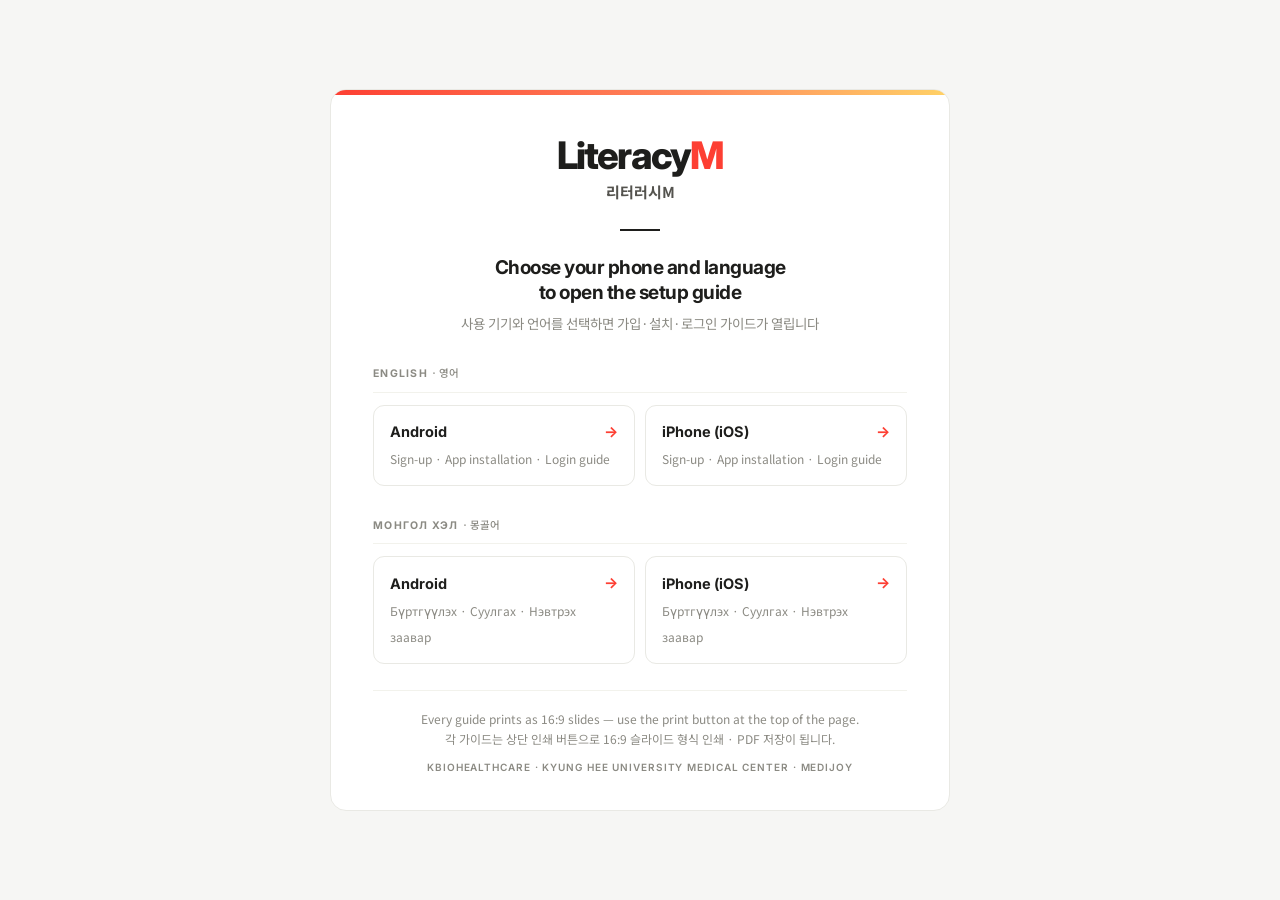
==== index.html @ e6c6f644 "첫 업로드" ====
<!DOCTYPE html>
<html lang="en">
<head>
<meta charset="utf-8" />
<meta name="viewport" content="width=device-width,initial-scale=1.0" />
<title>LiteracyM — User Guides | 리터러시M 사용자 매뉴얼</title>
<meta name="description" content="Choose your phone and language to open the setup guide. 사용 기기와 언어를 선택하세요." />
<link rel="preconnect" href="https://fonts.googleapis.com">
<link rel="preconnect" href="https://fonts.gstatic.com" crossorigin>
<link href="https://fonts.googleapis.com/css2?family=Inter:wght@400;500;600;700;800&family=Noto+Sans+KR:wght@400;500;600;700;900&display=swap" rel="stylesheet">
<style>
:root{--bg:#f6f6f4;--surface:#fff;--ink:#1e1e1c;--ink-soft:#54534e;--ink-faint:#8b8a83;
  --line:#e9e9e4;--line-soft:#f2f2ec;--accent:#FD3F33;--accent-soft:#fff1ef}
*,*::before,*::after{box-sizing:border-box;margin:0;padding:0}
body{font-family:'Noto Sans KR','Apple SD Gothic Neo',sans-serif;background:var(--bg);color:var(--ink);
  -webkit-font-smoothing:antialiased;line-height:1.65;display:flex;align-items:center;justify-content:center;
  min-height:100vh;padding:32px 18px}
.card{width:100%;max-width:620px;background:var(--surface);border:1px solid var(--line);border-radius:16px;
  padding:46px 42px 34px;position:relative;overflow:hidden}
.card::before{content:"";position:absolute;inset:0 0 auto;height:5px;
  background:linear-gradient(90deg,var(--accent),#ff8a5c 60%,#ffd166)}
.wordmark{font-family:'Inter',sans-serif;font-size:38px;font-weight:800;letter-spacing:-1.8px;line-height:1;text-align:center}
.wordmark em{font-style:normal;color:var(--accent)}
.wordmark-ko{text-align:center;font-size:15px;font-weight:700;color:var(--ink-soft);margin-top:6px}
.rule{width:40px;height:2px;background:var(--ink);margin:24px auto}
h1{font-family:'Inter',sans-serif;font-size:19px;font-weight:700;letter-spacing:-.5px;text-align:center;line-height:1.35}
.h1-ko{text-align:center;font-size:13.5px;color:var(--ink-faint);margin-top:6px}
.group{margin-top:30px}
.group-label{font-family:'Inter',sans-serif;font-size:10.5px;font-weight:700;letter-spacing:.12em;
  text-transform:uppercase;color:var(--ink-faint);padding-bottom:9px;border-bottom:1px solid var(--line-soft)}
.group-label span{font-family:'Noto Sans KR',sans-serif;letter-spacing:0;text-transform:none;font-weight:500}
.links{display:grid;grid-template-columns:1fr 1fr;gap:10px;margin-top:12px}
a.pick{display:block;border:1px solid var(--line);border-radius:11px;padding:14px 16px;text-decoration:none;
  transition:.13s;background:var(--surface)}
a.pick:hover{border-color:var(--accent);background:var(--accent-soft)}
a.pick:focus-visible{outline:2px solid var(--accent);outline-offset:2px}
a.pick .os{font-family:'Inter',sans-serif;font-size:14.5px;font-weight:700;color:var(--ink);display:flex;
  align-items:center;justify-content:space-between;gap:8px}
a.pick .os i{font-style:normal;color:var(--accent);font-size:15px}
a.pick .sub{font-size:12px;color:var(--ink-faint);margin-top:2px}
.note{margin-top:26px;padding-top:18px;border-top:1px solid var(--line-soft);font-size:12px;
  color:var(--ink-faint);text-align:center;line-height:1.7}
.mark{font-family:'Inter',sans-serif;font-size:10px;font-weight:600;letter-spacing:.09em;color:var(--ink-faint);
  text-align:center;margin-top:10px}
@media(max-width:520px){.card{padding:34px 22px 26px}.links{grid-template-columns:1fr}.wordmark{font-size:31px}}
</style>
</head>
<body>
<main class="card">
  <div class="wordmark">Literacy<em>M</em></div>
  <div class="wordmark-ko">리터러시M</div>
  <div class="rule"></div>
  <h1>Choose your phone and language<br>to open the setup guide</h1>
  <div class="h1-ko">사용 기기와 언어를 선택하면 가입·설치·로그인 가이드가 열립니다</div>

  <section class="group">
    <div class="group-label">English <span>· 영어</span></div>
    <div class="links">
      <a class="pick" href="literacym-guide-android-en.html">
        <span class="os">Android <i>&rarr;</i></span>
        <span class="sub">Sign-up · App installation · Login guide</span>
      </a>
      <a class="pick" href="literacym-guide-iphone-en.html">
        <span class="os">iPhone (iOS) <i>&rarr;</i></span>
        <span class="sub">Sign-up · App installation · Login guide</span>
      </a>
    </div>
  </section>

  <section class="group">
    <div class="group-label">Монгол хэл <span>· 몽골어</span></div>
    <div class="links">
      <a class="pick" href="literacym-guide-android-mn.html">
        <span class="os">Android <i>&rarr;</i></span>
        <span class="sub">Бүртгүүлэх · Суулгах · Нэвтрэх заавар</span>
      </a>
      <a class="pick" href="literacym-guide-iphone-mn.html">
        <span class="os">iPhone (iOS) <i>&rarr;</i></span>
        <span class="sub">Бүртгүүлэх · Суулгах · Нэвтрэх заавар</span>
      </a>
    </div>
  </section>

  <div class="note">Every guide prints as 16:9 slides — use the print button at the top of the page.<br>
  각 가이드는 상단 인쇄 버튼으로 16:9 슬라이드 형식 인쇄 · PDF 저장이 됩니다.</div>
  <div class="mark">KBIOHEALTHCARE · KYUNG HEE UNIVERSITY MEDICAL CENTER · MEDIJOY</div>
</main>
</body>
</html>
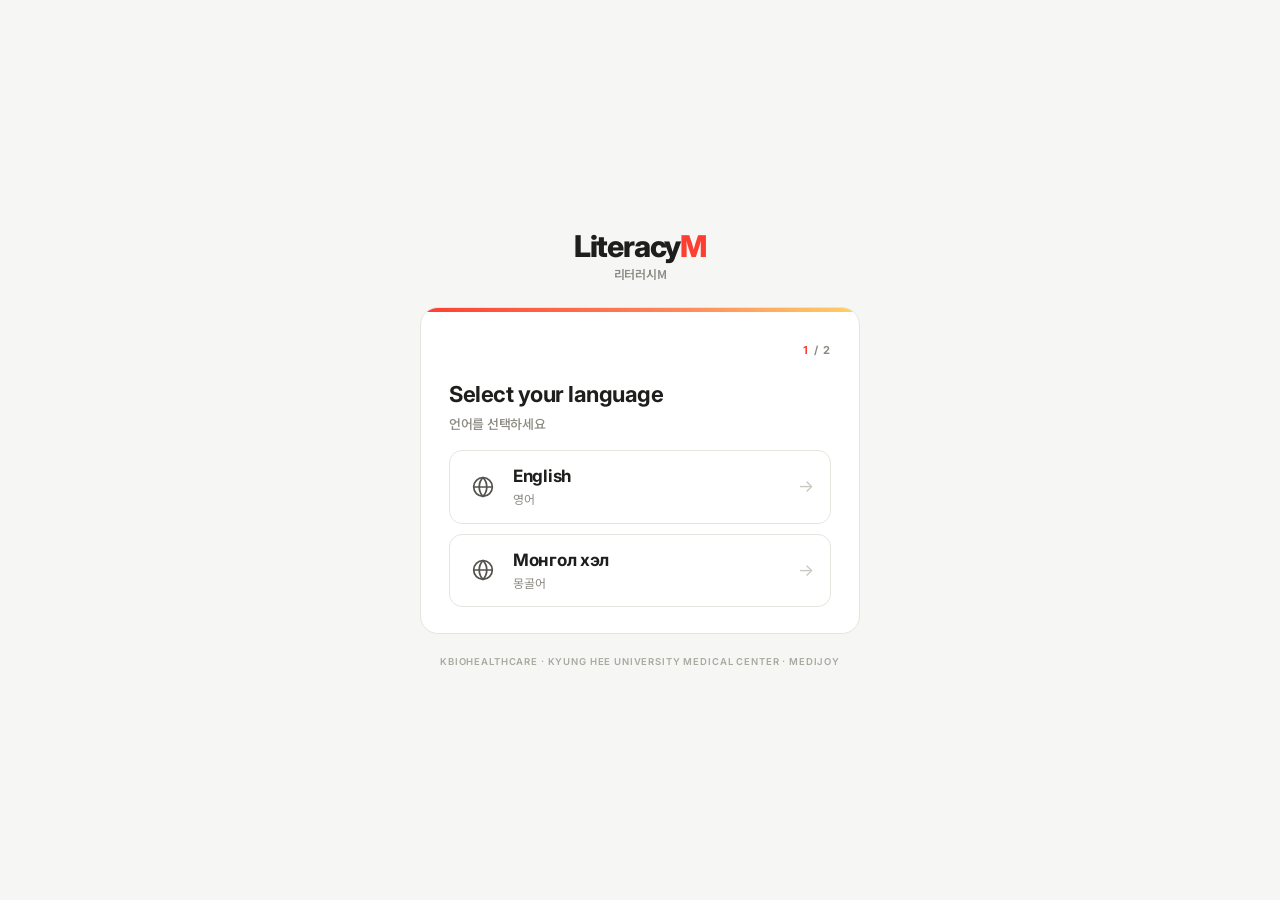
==== commit 4cb2594a: "언어/기기 선택" ====
--- a/index.html
+++ b/index.html
@@ -3,87 +3,180 @@
 <head>
 <meta charset="utf-8" />
 <meta name="viewport" content="width=device-width,initial-scale=1.0" />
-<title>LiteracyM — User Guides | 리터러시M 사용자 매뉴얼</title>
-<meta name="description" content="Choose your phone and language to open the setup guide. 사용 기기와 언어를 선택하세요." />
+<title>LiteracyM — User Guide | 리터러시M 사용자 매뉴얼</title>
+<meta name="description" content="Select your language and phone to open the setup guide. 언어와 기기를 선택하면 설치 가이드가 열립니다." />
+<meta name="theme-color" content="#f6f6f4" />
 <link rel="preconnect" href="https://fonts.googleapis.com">
 <link rel="preconnect" href="https://fonts.gstatic.com" crossorigin>
 <link href="https://fonts.googleapis.com/css2?family=Inter:wght@400;500;600;700;800&family=Noto+Sans+KR:wght@400;500;600;700;900&display=swap" rel="stylesheet">
 <style>
-:root{--bg:#f6f6f4;--surface:#fff;--ink:#1e1e1c;--ink-soft:#54534e;--ink-faint:#8b8a83;
-  --line:#e9e9e4;--line-soft:#f2f2ec;--accent:#FD3F33;--accent-soft:#fff1ef}
+:root{
+  --bg:#f6f6f4; --surface:#ffffff; --ink:#1e1e1c; --ink-soft:#54534e; --ink-faint:#8b8a83;
+  --line:#e5e5df; --line-soft:#f0f0ea; --accent:#FD3F33; --accent-soft:#fff1ef;
+}
 *,*::before,*::after{box-sizing:border-box;margin:0;padding:0}
+html{-webkit-text-size-adjust:100%}
 body{font-family:'Noto Sans KR','Apple SD Gothic Neo',sans-serif;background:var(--bg);color:var(--ink);
-  -webkit-font-smoothing:antialiased;line-height:1.65;display:flex;align-items:center;justify-content:center;
-  min-height:100vh;padding:32px 18px}
-.card{width:100%;max-width:620px;background:var(--surface);border:1px solid var(--line);border-radius:16px;
-  padding:46px 42px 34px;position:relative;overflow:hidden}
-.card::before{content:"";position:absolute;inset:0 0 auto;height:5px;
+  -webkit-font-smoothing:antialiased;line-height:1.6;min-height:100vh;min-height:100dvh;
+  display:flex;flex-direction:column;align-items:center;padding:26px 18px 30px}
+
+/* ---------- brand ---------- */
+.brand{display:flex;flex-direction:column;align-items:center;gap:3px;margin-bottom:24px;flex:none}
+.brand .wm{font-family:'Inter',sans-serif;font-size:26px;font-weight:800;letter-spacing:-1.2px;line-height:1}
+.brand .wm em{font-style:normal;color:var(--accent)}
+.brand .ko{font-size:12px;font-weight:600;color:var(--ink-faint);letter-spacing:-.3px}
+
+/* ---------- card ---------- */
+.app{width:100%;max-width:440px;display:flex;flex-direction:column}
+.card{background:var(--surface);border:1px solid var(--line);border-radius:18px;
+  padding:22px 20px 22px;position:relative;overflow:hidden}
+.card::before{content:"";position:absolute;inset:0 0 auto;height:4px;
   background:linear-gradient(90deg,var(--accent),#ff8a5c 60%,#ffd166)}
-.wordmark{font-family:'Inter',sans-serif;font-size:38px;font-weight:800;letter-spacing:-1.8px;line-height:1;text-align:center}
-.wordmark em{font-style:normal;color:var(--accent)}
-.wordmark-ko{text-align:center;font-size:15px;font-weight:700;color:var(--ink-soft);margin-top:6px}
-.rule{width:40px;height:2px;background:var(--ink);margin:24px auto}
-h1{font-family:'Inter',sans-serif;font-size:19px;font-weight:700;letter-spacing:-.5px;text-align:center;line-height:1.35}
-.h1-ko{text-align:center;font-size:13.5px;color:var(--ink-faint);margin-top:6px}
-.group{margin-top:30px}
-.group-label{font-family:'Inter',sans-serif;font-size:10.5px;font-weight:700;letter-spacing:.12em;
-  text-transform:uppercase;color:var(--ink-faint);padding-bottom:9px;border-bottom:1px solid var(--line-soft)}
-.group-label span{font-family:'Noto Sans KR',sans-serif;letter-spacing:0;text-transform:none;font-weight:500}
-.links{display:grid;grid-template-columns:1fr 1fr;gap:10px;margin-top:12px}
-a.pick{display:block;border:1px solid var(--line);border-radius:11px;padding:14px 16px;text-decoration:none;
-  transition:.13s;background:var(--surface)}
-a.pick:hover{border-color:var(--accent);background:var(--accent-soft)}
-a.pick:focus-visible{outline:2px solid var(--accent);outline-offset:2px}
-a.pick .os{font-family:'Inter',sans-serif;font-size:14.5px;font-weight:700;color:var(--ink);display:flex;
-  align-items:center;justify-content:space-between;gap:8px}
-a.pick .os i{font-style:normal;color:var(--accent);font-size:15px}
-a.pick .sub{font-size:12px;color:var(--ink-faint);margin-top:2px}
-.note{margin-top:26px;padding-top:18px;border-top:1px solid var(--line-soft);font-size:12px;
-  color:var(--ink-faint);text-align:center;line-height:1.7}
-.mark{font-family:'Inter',sans-serif;font-size:10px;font-weight:600;letter-spacing:.09em;color:var(--ink-faint);
-  text-align:center;margin-top:10px}
-@media(max-width:520px){.card{padding:34px 22px 26px}.links{grid-template-columns:1fr}.wordmark{font-size:31px}}
+
+/* ---------- step ---------- */
+.step{display:none}
+.step.on{display:block;animation:sin .26s ease both}
+@keyframes sin{from{opacity:0;transform:translateX(10px)}to{opacity:1;transform:none}}
+@media(prefers-reduced-motion:reduce){.step.on{animation:none}}
+
+.top{display:flex;align-items:center;gap:10px;min-height:30px;margin-bottom:14px}
+.back{border:none;background:none;font:inherit;font-size:13px;font-weight:700;color:var(--ink-faint);
+  cursor:pointer;padding:6px 10px 6px 0;display:flex;align-items:center;gap:5px;border-radius:8px}
+.back:hover{color:var(--accent)}
+.back:focus-visible{outline:2px solid var(--accent);outline-offset:2px}
+.top .sp{flex:1}
+.count{font-family:'Inter',sans-serif;font-size:11px;font-weight:700;letter-spacing:.1em;color:var(--ink-faint)}
+.count b{color:var(--accent)}
+
+h1{font-family:'Inter','Noto Sans KR',sans-serif;font-size:20px;font-weight:700;letter-spacing:-.5px;
+  line-height:1.35;text-wrap:balance}
+h1 span{display:block;font-family:'Noto Sans KR',sans-serif;font-size:13px;font-weight:500;
+  color:var(--ink-faint);letter-spacing:-.3px;margin-top:5px}
+
+/* ---------- options ---------- */
+.opts{display:flex;flex-direction:column;gap:10px;margin-top:18px}
+.opt{display:flex;align-items:center;gap:13px;width:100%;min-height:70px;padding:14px 16px;
+  border:1.5px solid var(--line);border-radius:13px;background:var(--surface);
+  font:inherit;color:var(--ink);text-align:left;text-decoration:none;cursor:pointer;
+  transition:border-color .13s,background .13s,transform .08s;-webkit-tap-highlight-color:transparent}
+.opt:hover{border-color:var(--accent);background:var(--accent-soft)}
+.opt:active{transform:scale(.985)}
+.opt:focus-visible{outline:2px solid var(--accent);outline-offset:2px}
+.opt .ic{flex:none;width:34px;display:flex;align-items:center;justify-content:center;color:var(--ink-soft)}
+.opt:hover .ic{color:var(--accent)}
+.opt .tx{flex:1;min-width:0}
+.opt .main{display:block;font-family:'Inter','Noto Sans KR',sans-serif;font-size:17px;font-weight:700;
+  letter-spacing:-.3px;line-height:1.3}
+.opt .sub{display:block;font-size:12px;color:var(--ink-faint);margin-top:2px}
+.opt .go{flex:none;font-family:'Inter',sans-serif;font-size:17px;color:#c8c8bf}
+.opt:hover .go{color:var(--accent)}
+
+/* ---------- footer ---------- */
+.note{margin-top:16px;font-size:11.5px;color:var(--ink-faint);text-align:center;line-height:1.7}
+.mark{font-family:'Inter',sans-serif;font-size:9.5px;font-weight:600;letter-spacing:.09em;
+  color:#a9a9a0;text-align:center;margin-top:20px;flex:none}
+
+@media(min-width:520px){
+  body{justify-content:center;padding:40px 20px}
+  .card{padding:28px 28px 26px}
+  h1{font-size:22px}
+  .brand .wm{font-size:30px}
+}
+
 </style>
 </head>
 <body>
-<main class="card">
-  <div class="wordmark">Literacy<em>M</em></div>
-  <div class="wordmark-ko">리터러시M</div>
-  <div class="rule"></div>
-  <h1>Choose your phone and language<br>to open the setup guide</h1>
-  <div class="h1-ko">사용 기기와 언어를 선택하면 가입·설치·로그인 가이드가 열립니다</div>
 
-  <section class="group">
-    <div class="group-label">English <span>· 영어</span></div>
-    <div class="links">
-      <a class="pick" href="literacym-guide-android-en.html">
-        <span class="os">Android <i>&rarr;</i></span>
-        <span class="sub">Sign-up · App installation · Login guide</span>
-      </a>
-      <a class="pick" href="literacym-guide-iphone-en.html">
-        <span class="os">iPhone (iOS) <i>&rarr;</i></span>
-        <span class="sub">Sign-up · App installation · Login guide</span>
-      </a>
-    </div>
-  </section>
+<div class="brand">
+  <div class="wm">Literacy<em>M</em></div>
+  <div class="ko">리터러시M</div>
+</div>
 
-  <section class="group">
-    <div class="group-label">Монгол хэл <span>· 몽골어</span></div>
-    <div class="links">
-      <a class="pick" href="literacym-guide-android-mn.html">
-        <span class="os">Android <i>&rarr;</i></span>
-        <span class="sub">Бүртгүүлэх · Суулгах · Нэвтрэх заавар</span>
-      </a>
-      <a class="pick" href="literacym-guide-iphone-mn.html">
-        <span class="os">iPhone (iOS) <i>&rarr;</i></span>
-        <span class="sub">Бүртгүүлэх · Суулгах · Нэвтрэх заавар</span>
-      </a>
-    </div>
-  </section>
+<main class="app">
+  <div class="card">
 
-  <div class="note">Every guide prints as 16:9 slides — use the print button at the top of the page.<br>
-  각 가이드는 상단 인쇄 버튼으로 16:9 슬라이드 형식 인쇄 · PDF 저장이 됩니다.</div>
-  <div class="mark">KBIOHEALTHCARE · KYUNG HEE UNIVERSITY MEDICAL CENTER · MEDIJOY</div>
+    <section class="step on" id="pick-lang">
+      <div class="top"><span class="sp"></span><span class="count"><b>1</b> / 2</span></div>
+      <h1>Select your language<span>언어를 선택하세요</span></h1>
+      <div class="opts">
+        <button class="opt" type="button" data-go="lang-en">
+          <span class="ic"><svg width="26" height="26" viewBox="0 0 24 24" fill="none" stroke="currentColor" stroke-width="1.6" stroke-linecap="round"><circle cx="12" cy="12" r="8.6"/><path d="M3.6 12h16.8"/><path d="M12 3.4c2.3 2.3 3.5 5.3 3.5 8.6S14.3 18.3 12 20.6c-2.3-2.3-3.5-5.3-3.5-8.6S9.7 5.7 12 3.4z"/></svg></span>
+          <span class="tx"><span class="main">English</span><span class="sub">영어</span></span>
+          <span class="go">&rarr;</span>
+        </button>
+        <button class="opt" type="button" data-go="lang-mn">
+          <span class="ic"><svg width="26" height="26" viewBox="0 0 24 24" fill="none" stroke="currentColor" stroke-width="1.6" stroke-linecap="round"><circle cx="12" cy="12" r="8.6"/><path d="M3.6 12h16.8"/><path d="M12 3.4c2.3 2.3 3.5 5.3 3.5 8.6S14.3 18.3 12 20.6c-2.3-2.3-3.5-5.3-3.5-8.6S9.7 5.7 12 3.4z"/></svg></span>
+          <span class="tx"><span class="main">Монгол хэл</span><span class="sub">몽골어</span></span>
+          <span class="go">&rarr;</span>
+        </button>
+      </div>
+    </section>
+
+    <section class="step" id="lang-en">
+      <div class="top">
+        <button class="back" type="button" data-go="pick-lang">&larr; Back</button>
+        <span class="sp"></span>
+        <span class="count"><b>2</b> / 2</span>
+      </div>
+      <h1>Which phone do you use?<span>사용하시는 기기를 선택하세요</span></h1>
+      <div class="opts">
+        <a class="opt" href="literacym-guide-android-en.html">
+          <span class="ic"><svg width="26" height="26" viewBox="0 0 24 24" fill="none" stroke="currentColor" stroke-width="1.6" stroke-linecap="round"><rect x="6" y="2.5" width="12" height="19" rx="2.4"/><path d="M9.6 18.8h4.8"/></svg></span>
+          <span class="tx"><span class="main">Android</span><span class="sub">안드로이드</span></span>
+          <span class="go">&rarr;</span>
+        </a>
+        <a class="opt" href="literacym-guide-iphone-en.html">
+          <span class="ic"><svg width="26" height="26" viewBox="0 0 24 24" fill="none" stroke="currentColor" stroke-width="1.6" stroke-linecap="round"><rect x="6" y="2.5" width="12" height="19" rx="3.2"/><path d="M10.2 5.1h3.6"/><path d="M10.4 19.2h3.2"/></svg></span>
+          <span class="tx"><span class="main">iPhone</span><span class="sub">아이폰·iOS</span></span>
+          <span class="go">&rarr;</span>
+        </a>
+      </div>
+    </section>
+
+    <section class="step" id="lang-mn">
+      <div class="top">
+        <button class="back" type="button" data-go="pick-lang">&larr; Буцах</button>
+        <span class="sp"></span>
+        <span class="count"><b>2</b> / 2</span>
+      </div>
+      <h1>Та ямар утас хэрэглэдэг вэ?<span>사용하시는 기기를 선택하세요</span></h1>
+      <div class="opts">
+        <a class="opt" href="literacym-guide-android-mn.html">
+          <span class="ic"><svg width="26" height="26" viewBox="0 0 24 24" fill="none" stroke="currentColor" stroke-width="1.6" stroke-linecap="round"><rect x="6" y="2.5" width="12" height="19" rx="2.4"/><path d="M9.6 18.8h4.8"/></svg></span>
+          <span class="tx"><span class="main">Android</span><span class="sub">안드로이드</span></span>
+          <span class="go">&rarr;</span>
+        </a>
+        <a class="opt" href="literacym-guide-iphone-mn.html">
+          <span class="ic"><svg width="26" height="26" viewBox="0 0 24 24" fill="none" stroke="currentColor" stroke-width="1.6" stroke-linecap="round"><rect x="6" y="2.5" width="12" height="19" rx="3.2"/><path d="M10.2 5.1h3.6"/><path d="M10.4 19.2h3.2"/></svg></span>
+          <span class="tx"><span class="main">iPhone</span><span class="sub">아이폰·iOS</span></span>
+          <span class="go">&rarr;</span>
+        </a>
+      </div>
+    </section>
+
+  </div>
 </main>
+
+<div class="mark">KBIOHEALTHCARE · KYUNG HEE UNIVERSITY MEDICAL CENTER · MEDIJOY</div>
+
+<script>
+(function () {
+  var steps = document.querySelectorAll(".step");
+  function show(id) {
+    steps.forEach(function (s) { s.classList.toggle("on", s.id === id); });
+    if (history.replaceState) history.replaceState(null, "", "#" + id);
+    window.scrollTo(0, 0);
+  }
+  document.querySelectorAll("[data-go]").forEach(function (b) {
+    b.addEventListener("click", function () { show(b.dataset.go); });
+  });
+  var h = (location.hash || "").slice(1);
+  if (h && document.getElementById(h)) show(h);
+  window.addEventListener("hashchange", function () {
+    var id = (location.hash || "").slice(1) || "pick-lang";
+    if (document.getElementById(id)) show(id);
+  });
+})();
+</script>
 </body>
 </html>
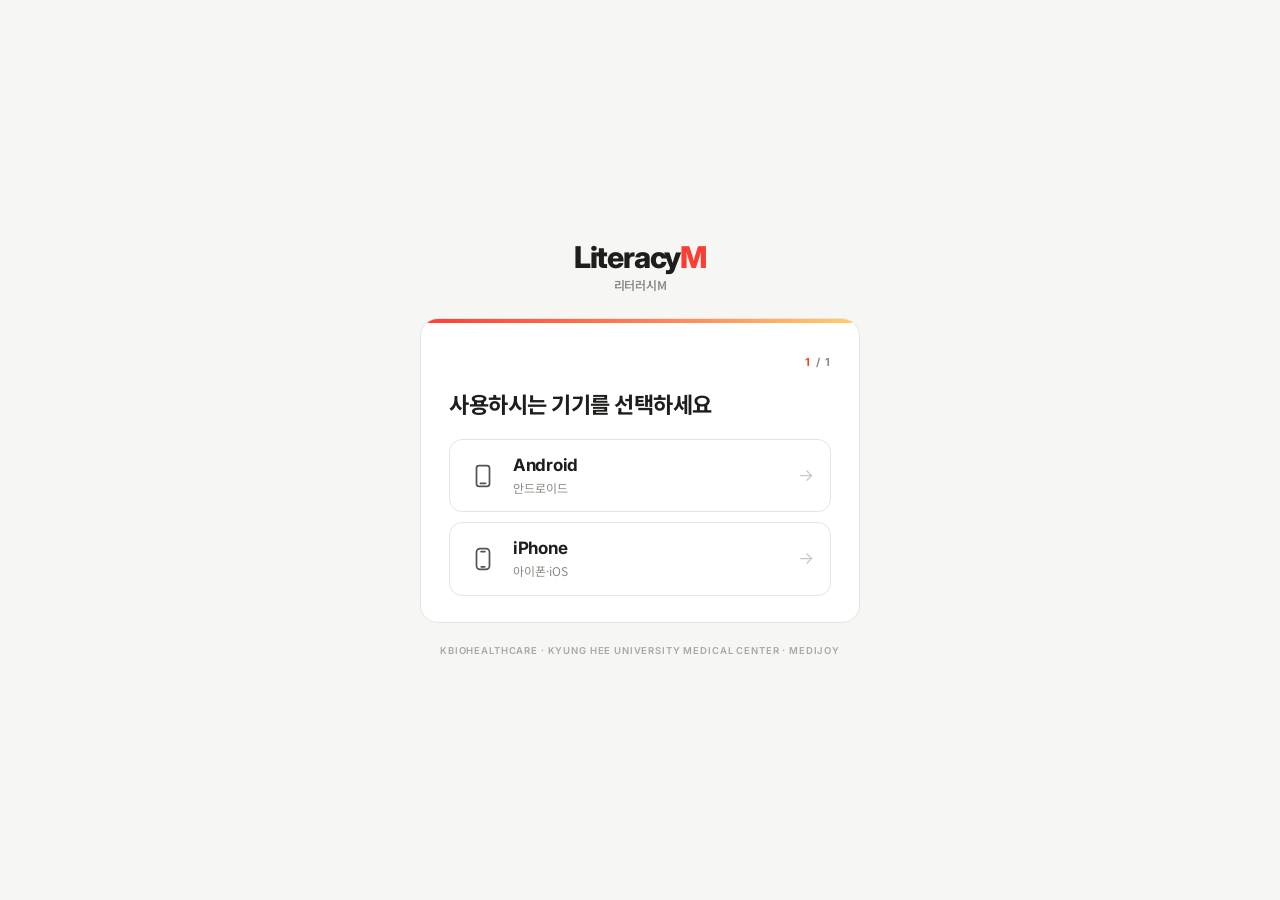
==== commit 83f4f461: "Add files via upload" ====
--- a/index.html
+++ b/index.html
@@ -1,10 +1,10 @@
 <!DOCTYPE html>
-<html lang="en">
+<html lang="ko">
 <head>
 <meta charset="utf-8" />
 <meta name="viewport" content="width=device-width,initial-scale=1.0" />
-<title>LiteracyM — User Guide | 리터러시M 사용자 매뉴얼</title>
-<meta name="description" content="Select your language and phone to open the setup guide. 언어와 기기를 선택하면 설치 가이드가 열립니다." />
+<title>LiteracyM 사용자 매뉴얼</title>
+<meta name="description" content="사용하시는 기기를 선택하면 회원가입·앱 설치·로그인 가이드가 열립니다." />
 <meta name="theme-color" content="#f6f6f4" />
 <link rel="preconnect" href="https://fonts.googleapis.com">
 <link rel="preconnect" href="https://fonts.gstatic.com" crossorigin>
@@ -95,58 +95,16 @@
 <main class="app">
   <div class="card">
 
-    <section class="step on" id="pick-lang">
-      <div class="top"><span class="sp"></span><span class="count"><b>1</b> / 2</span></div>
-      <h1>Select your language<span>언어를 선택하세요</span></h1>
+    <section class="step on" id="pick-device">
+      <div class="top"><span class="sp"></span><span class="count"><b>1</b> / 1</span></div>
+      <h1>사용하시는 기기를 선택하세요</h1>
       <div class="opts">
-        <button class="opt" type="button" data-go="lang-en">
-          <span class="ic"><svg width="26" height="26" viewBox="0 0 24 24" fill="none" stroke="currentColor" stroke-width="1.6" stroke-linecap="round"><circle cx="12" cy="12" r="8.6"/><path d="M3.6 12h16.8"/><path d="M12 3.4c2.3 2.3 3.5 5.3 3.5 8.6S14.3 18.3 12 20.6c-2.3-2.3-3.5-5.3-3.5-8.6S9.7 5.7 12 3.4z"/></svg></span>
-          <span class="tx"><span class="main">English</span><span class="sub">영어</span></span>
-          <span class="go">&rarr;</span>
-        </button>
-        <button class="opt" type="button" data-go="lang-mn">
-          <span class="ic"><svg width="26" height="26" viewBox="0 0 24 24" fill="none" stroke="currentColor" stroke-width="1.6" stroke-linecap="round"><circle cx="12" cy="12" r="8.6"/><path d="M3.6 12h16.8"/><path d="M12 3.4c2.3 2.3 3.5 5.3 3.5 8.6S14.3 18.3 12 20.6c-2.3-2.3-3.5-5.3-3.5-8.6S9.7 5.7 12 3.4z"/></svg></span>
-          <span class="tx"><span class="main">Монгол хэл</span><span class="sub">몽골어</span></span>
-          <span class="go">&rarr;</span>
-        </button>
-      </div>
-    </section>
-
-    <section class="step" id="lang-en">
-      <div class="top">
-        <button class="back" type="button" data-go="pick-lang">&larr; Back</button>
-        <span class="sp"></span>
-        <span class="count"><b>2</b> / 2</span>
-      </div>
-      <h1>Which phone do you use?<span>사용하시는 기기를 선택하세요</span></h1>
-      <div class="opts">
-        <a class="opt" href="literacym-guide-android-en.html">
+        <a class="opt" href="literacym-guide-android-ko.html">
           <span class="ic"><svg width="26" height="26" viewBox="0 0 24 24" fill="none" stroke="currentColor" stroke-width="1.6" stroke-linecap="round"><rect x="6" y="2.5" width="12" height="19" rx="2.4"/><path d="M9.6 18.8h4.8"/></svg></span>
           <span class="tx"><span class="main">Android</span><span class="sub">안드로이드</span></span>
           <span class="go">&rarr;</span>
         </a>
-        <a class="opt" href="literacym-guide-iphone-en.html">
-          <span class="ic"><svg width="26" height="26" viewBox="0 0 24 24" fill="none" stroke="currentColor" stroke-width="1.6" stroke-linecap="round"><rect x="6" y="2.5" width="12" height="19" rx="3.2"/><path d="M10.2 5.1h3.6"/><path d="M10.4 19.2h3.2"/></svg></span>
-          <span class="tx"><span class="main">iPhone</span><span class="sub">아이폰·iOS</span></span>
-          <span class="go">&rarr;</span>
-        </a>
-      </div>
-    </section>
-
-    <section class="step" id="lang-mn">
-      <div class="top">
-        <button class="back" type="button" data-go="pick-lang">&larr; Буцах</button>
-        <span class="sp"></span>
-        <span class="count"><b>2</b> / 2</span>
-      </div>
-      <h1>Та ямар утас хэрэглэдэг вэ?<span>사용하시는 기기를 선택하세요</span></h1>
-      <div class="opts">
-        <a class="opt" href="literacym-guide-android-mn.html">
-          <span class="ic"><svg width="26" height="26" viewBox="0 0 24 24" fill="none" stroke="currentColor" stroke-width="1.6" stroke-linecap="round"><rect x="6" y="2.5" width="12" height="19" rx="2.4"/><path d="M9.6 18.8h4.8"/></svg></span>
-          <span class="tx"><span class="main">Android</span><span class="sub">안드로이드</span></span>
-          <span class="go">&rarr;</span>
-        </a>
-        <a class="opt" href="literacym-guide-iphone-mn.html">
+        <a class="opt" href="literacym-guide-iphone-ko.html">
           <span class="ic"><svg width="26" height="26" viewBox="0 0 24 24" fill="none" stroke="currentColor" stroke-width="1.6" stroke-linecap="round"><rect x="6" y="2.5" width="12" height="19" rx="3.2"/><path d="M10.2 5.1h3.6"/><path d="M10.4 19.2h3.2"/></svg></span>
           <span class="tx"><span class="main">iPhone</span><span class="sub">아이폰·iOS</span></span>
           <span class="go">&rarr;</span>
@@ -162,6 +120,7 @@
 <script>
 (function () {
   var steps = document.querySelectorAll(".step");
+  if (steps.length < 2) return;
   function show(id) {
     steps.forEach(function (s) { s.classList.toggle("on", s.id === id); });
     if (history.replaceState) history.replaceState(null, "", "#" + id);
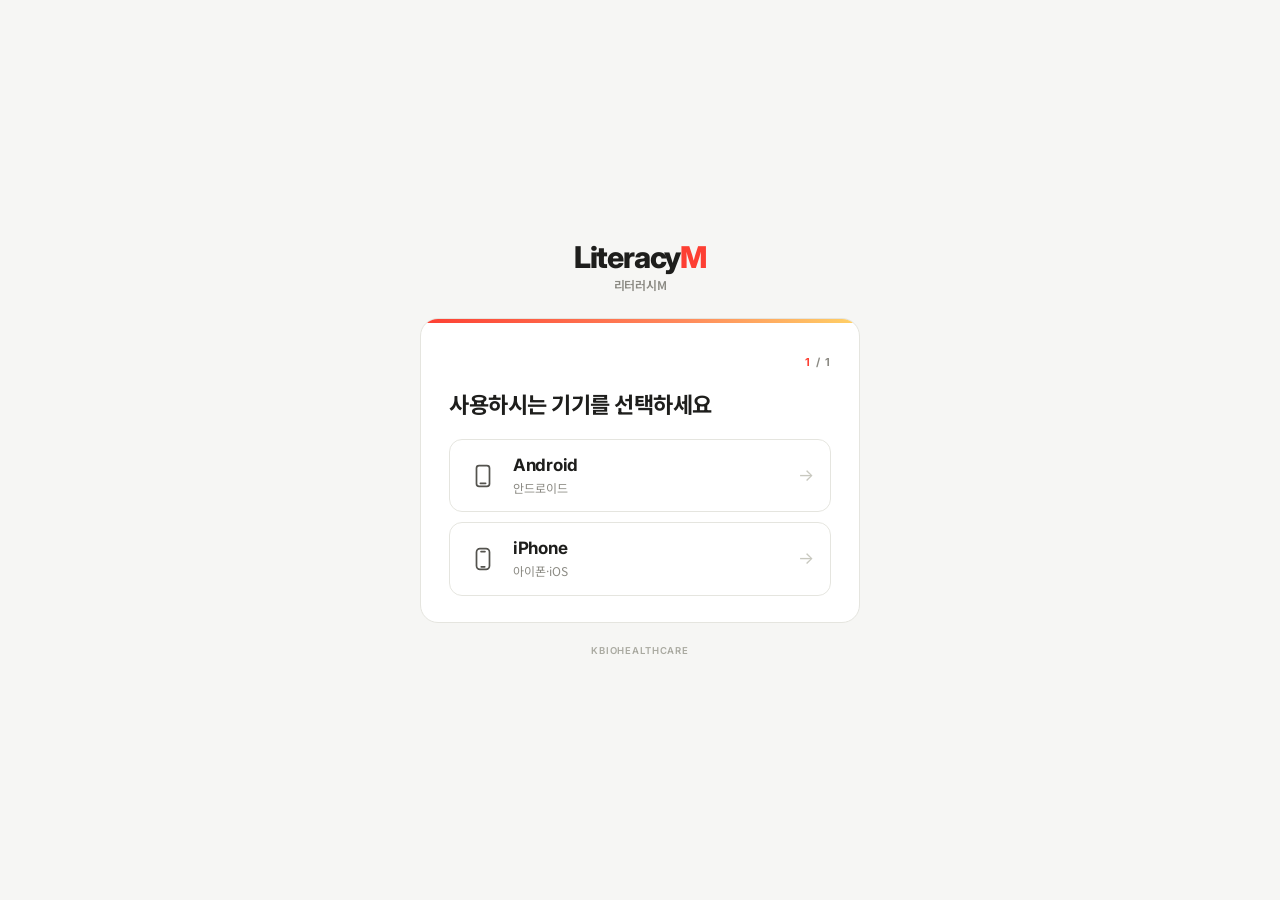
==== commit d79fb793: "사업명 삭제, 페이지 형식으로 변경" ====
--- a/index.html
+++ b/index.html
@@ -115,7 +115,7 @@
   </div>
 </main>
 
-<div class="mark">KBIOHEALTHCARE · KYUNG HEE UNIVERSITY MEDICAL CENTER · MEDIJOY</div>
+<div class="mark">KBIOHEALTHCARE</div>
 
 <script>
 (function () {
@@ -123,7 +123,7 @@
   if (steps.length < 2) return;
   function show(id) {
     steps.forEach(function (s) { s.classList.toggle("on", s.id === id); });
-    if (history.replaceState) history.replaceState(null, "", "#" + id);
+    try { if (history.replaceState) history.replaceState(null, "", "#" + id); } catch (e) {}
     window.scrollTo(0, 0);
   }
   document.querySelectorAll("[data-go]").forEach(function (b) {
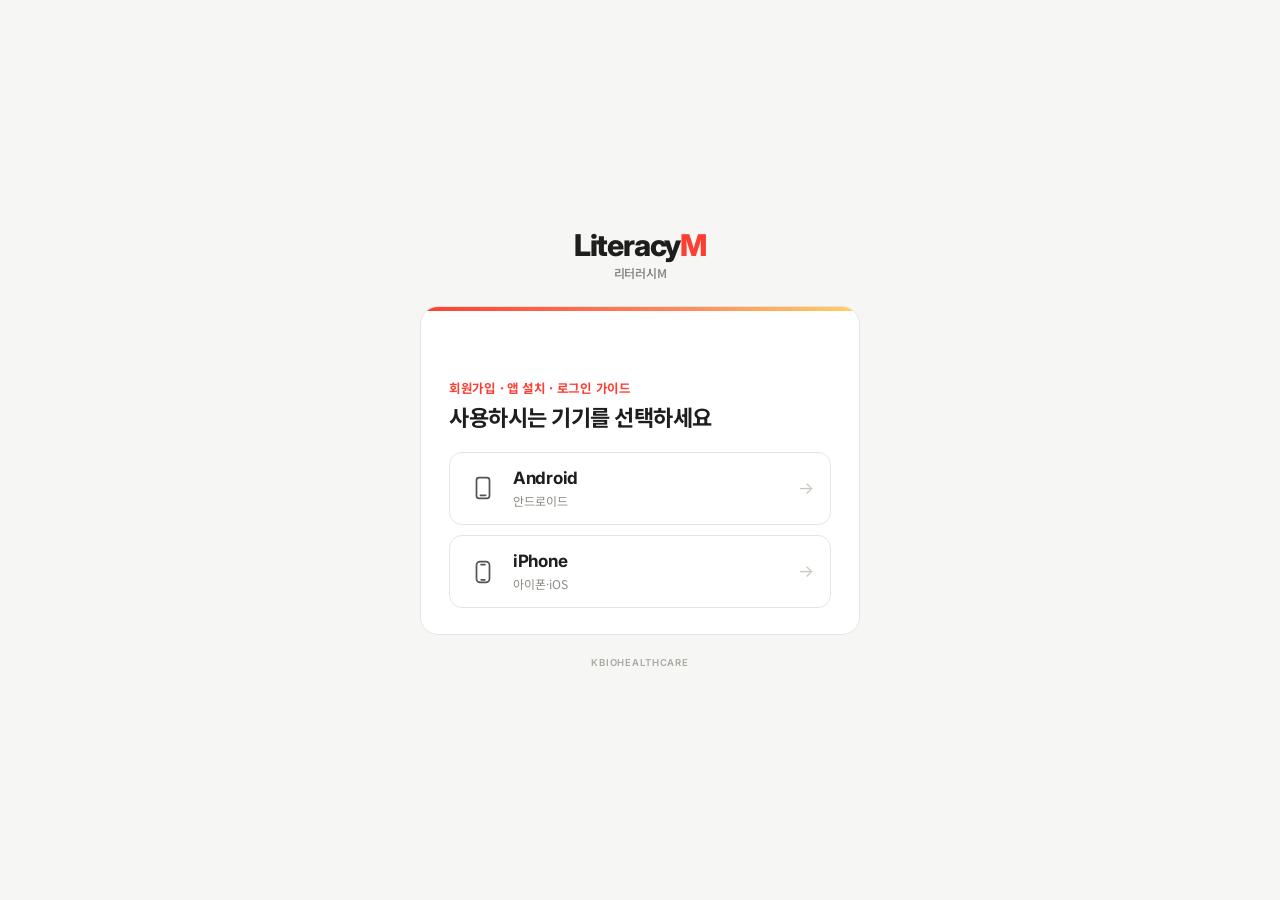
==== commit 43fd5a38: "표지제외" ====
--- a/index.html
+++ b/index.html
@@ -48,6 +48,8 @@
 .count{font-family:'Inter',sans-serif;font-size:11px;font-weight:700;letter-spacing:.1em;color:var(--ink-faint)}
 .count b{color:var(--accent)}
 
+.doc-title{font-size:12.5px;font-weight:700;color:var(--accent);letter-spacing:-.3px;margin-bottom:7px;
+  line-height:1.45}
 h1{font-family:'Inter','Noto Sans KR',sans-serif;font-size:20px;font-weight:700;letter-spacing:-.5px;
   line-height:1.35;text-wrap:balance}
 h1 span{display:block;font-family:'Noto Sans KR',sans-serif;font-size:13px;font-weight:500;
@@ -96,7 +98,8 @@
   <div class="card">
 
     <section class="step on" id="pick-device">
-      <div class="top"><span class="sp"></span><span class="count"><b>1</b> / 1</span></div>
+      <div class="top"><span class="sp"></span></div>
+      <div class="doc-title">회원가입 · 앱 설치 · 로그인 가이드</div>
       <h1>사용하시는 기기를 선택하세요</h1>
       <div class="opts">
         <a class="opt" href="literacym-guide-android-ko.html">
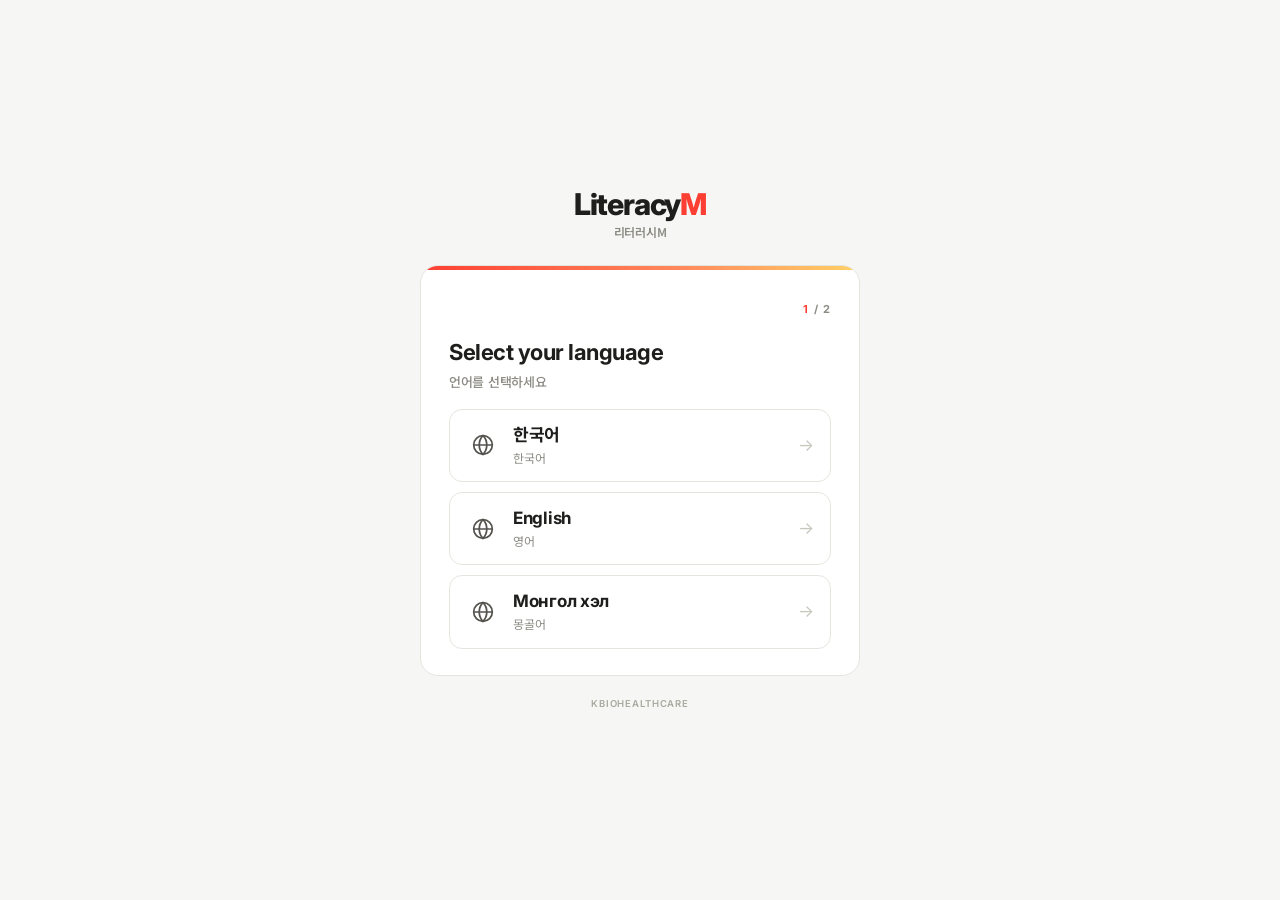
==== commit 33a78739: "영어, 몽골어 추가" ====
--- a/index.html
+++ b/index.html
@@ -97,8 +97,30 @@
 <main class="app">
   <div class="card">
 
-    <section class="step on" id="pick-device">
-      <div class="top"><span class="sp"></span></div>
+    <section class="step on" id="pick-lang">
+      <div class="top"><span class="sp"></span><span class="count"><b>1</b> / 2</span></div>
+      <h1>Select your language<span>언어를 선택하세요</span></h1>
+      <div class="opts">
+        <button class="opt" type="button" data-go="lang-ko">
+          <span class="ic"><svg width="26" height="26" viewBox="0 0 24 24" fill="none" stroke="currentColor" stroke-width="1.6" stroke-linecap="round"><circle cx="12" cy="12" r="8.6"/><path d="M3.6 12h16.8"/><path d="M12 3.4c2.3 2.3 3.5 5.3 3.5 8.6S14.3 18.3 12 20.6c-2.3-2.3-3.5-5.3-3.5-8.6S9.7 5.7 12 3.4z"/></svg></span>
+          <span class="tx"><span class="main">한국어</span><span class="sub">한국어</span></span>
+          <span class="go">&rarr;</span>
+        </button>
+        <button class="opt" type="button" data-go="lang-en">
+          <span class="ic"><svg width="26" height="26" viewBox="0 0 24 24" fill="none" stroke="currentColor" stroke-width="1.6" stroke-linecap="round"><circle cx="12" cy="12" r="8.6"/><path d="M3.6 12h16.8"/><path d="M12 3.4c2.3 2.3 3.5 5.3 3.5 8.6S14.3 18.3 12 20.6c-2.3-2.3-3.5-5.3-3.5-8.6S9.7 5.7 12 3.4z"/></svg></span>
+          <span class="tx"><span class="main">English</span><span class="sub">영어</span></span>
+          <span class="go">&rarr;</span>
+        </button>
+        <button class="opt" type="button" data-go="lang-mn">
+          <span class="ic"><svg width="26" height="26" viewBox="0 0 24 24" fill="none" stroke="currentColor" stroke-width="1.6" stroke-linecap="round"><circle cx="12" cy="12" r="8.6"/><path d="M3.6 12h16.8"/><path d="M12 3.4c2.3 2.3 3.5 5.3 3.5 8.6S14.3 18.3 12 20.6c-2.3-2.3-3.5-5.3-3.5-8.6S9.7 5.7 12 3.4z"/></svg></span>
+          <span class="tx"><span class="main">Монгол хэл</span><span class="sub">몽골어</span></span>
+          <span class="go">&rarr;</span>
+        </button>
+      </div>
+    </section>
+
+    <section class="step" id="lang-ko">
+      <div class="top"><button class="back" type="button" data-go="pick-lang">&larr; 뒤로</button><span class="sp"></span><span class="count"><b>2</b> / 2</span></div>
       <div class="doc-title">회원가입 · 앱 설치 · 로그인 가이드</div>
       <h1>사용하시는 기기를 선택하세요</h1>
       <div class="opts">
@@ -108,6 +130,42 @@
           <span class="go">&rarr;</span>
         </a>
         <a class="opt" href="literacym-guide-iphone-ko.html">
+          <span class="ic"><svg width="26" height="26" viewBox="0 0 24 24" fill="none" stroke="currentColor" stroke-width="1.6" stroke-linecap="round"><rect x="6" y="2.5" width="12" height="19" rx="3.2"/><path d="M10.2 5.1h3.6"/><path d="M10.4 19.2h3.2"/></svg></span>
+          <span class="tx"><span class="main">iPhone</span><span class="sub">아이폰·iOS</span></span>
+          <span class="go">&rarr;</span>
+        </a>
+      </div>
+    </section>
+
+    <section class="step" id="lang-en">
+      <div class="top"><button class="back" type="button" data-go="pick-lang">&larr; Back</button><span class="sp"></span><span class="count"><b>2</b> / 2</span></div>
+      <div class="doc-title">Sign-up · App Installation · Login Guide</div>
+      <h1>Which phone do you use?</h1>
+      <div class="opts">
+        <a class="opt" href="literacym-guide-android-en.html">
+          <span class="ic"><svg width="26" height="26" viewBox="0 0 24 24" fill="none" stroke="currentColor" stroke-width="1.6" stroke-linecap="round"><rect x="6" y="2.5" width="12" height="19" rx="2.4"/><path d="M9.6 18.8h4.8"/></svg></span>
+          <span class="tx"><span class="main">Android</span><span class="sub">안드로이드</span></span>
+          <span class="go">&rarr;</span>
+        </a>
+        <a class="opt" href="literacym-guide-iphone-en.html">
+          <span class="ic"><svg width="26" height="26" viewBox="0 0 24 24" fill="none" stroke="currentColor" stroke-width="1.6" stroke-linecap="round"><rect x="6" y="2.5" width="12" height="19" rx="3.2"/><path d="M10.2 5.1h3.6"/><path d="M10.4 19.2h3.2"/></svg></span>
+          <span class="tx"><span class="main">iPhone</span><span class="sub">아이폰·iOS</span></span>
+          <span class="go">&rarr;</span>
+        </a>
+      </div>
+    </section>
+
+    <section class="step" id="lang-mn">
+      <div class="top"><button class="back" type="button" data-go="pick-lang">&larr; Буцах</button><span class="sp"></span><span class="count"><b>2</b> / 2</span></div>
+      <div class="doc-title">Бүртгүүлэх · Суулгах · Нэвтрэх заавар</div>
+      <h1>Та ямар утас хэрэглэдэг вэ?</h1>
+      <div class="opts">
+        <a class="opt" href="literacym-guide-android-mn.html">
+          <span class="ic"><svg width="26" height="26" viewBox="0 0 24 24" fill="none" stroke="currentColor" stroke-width="1.6" stroke-linecap="round"><rect x="6" y="2.5" width="12" height="19" rx="2.4"/><path d="M9.6 18.8h4.8"/></svg></span>
+          <span class="tx"><span class="main">Android</span><span class="sub">안드로이드</span></span>
+          <span class="go">&rarr;</span>
+        </a>
+        <a class="opt" href="literacym-guide-iphone-mn.html">
           <span class="ic"><svg width="26" height="26" viewBox="0 0 24 24" fill="none" stroke="currentColor" stroke-width="1.6" stroke-linecap="round"><rect x="6" y="2.5" width="12" height="19" rx="3.2"/><path d="M10.2 5.1h3.6"/><path d="M10.4 19.2h3.2"/></svg></span>
           <span class="tx"><span class="main">iPhone</span><span class="sub">아이폰·iOS</span></span>
           <span class="go">&rarr;</span>
